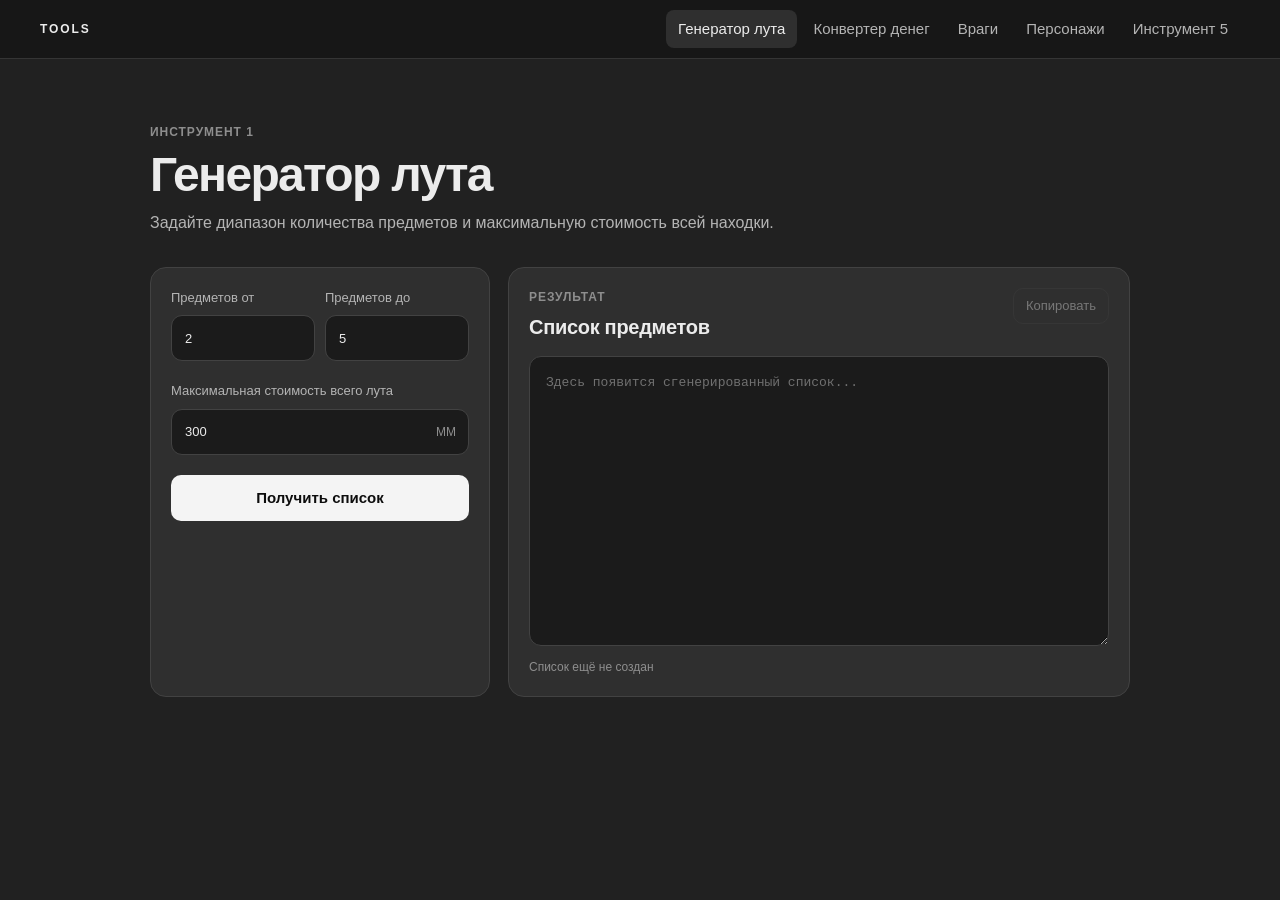
==== index.html @ 062943f0 "v11" ====
<!doctype html>
<html lang="ru">
<head>
  <meta charset="utf-8">
  <meta name="viewport" content="width=device-width, initial-scale=1">
  <meta http-equiv="refresh" content="0; url=tool-1.html">
  <meta name="theme-color" content="#212121">
  <title>Tools</title>
  <link rel="stylesheet" href="styles.css">
</head>
<body class="redirect-page">
  <p>Открыть <a href="tool-1.html">генератор лута</a>.</p>
</body>
</html>
---- styles.css ----
* { box-sizing: border-box; }

:root {
  color-scheme: dark;
  --bg: #212121;
  --header: #171717;
  --surface: #2f2f2f;
  --surface-hover: #383838;
  --surface-deep: #1b1b1b;
  --border: #424242;
  --border-soft: #353535;
  --text: #ececec;
  --muted: #b4b4b4;
  --muted-2: #8e8e8e;
  --button: #f4f4f4;
  --button-text: #0d0d0d;
  --danger: #ff8585;
  --radius: 16px;
}

html { background: var(--bg); }

body {
  margin: 0;
  min-width: 320px;
  min-height: 100vh;
  color: var(--text);
  background: var(--bg);
  font-family: ui-sans-serif, -apple-system, BlinkMacSystemFont, "Segoe UI", Helvetica, Arial, sans-serif;
  font-size: 15px;
  line-height: 1.5;
  -webkit-font-smoothing: antialiased;
}

a { color: inherit; }
button, input, textarea { font: inherit; }
button { -webkit-tap-highlight-color: transparent; }

.site-header {
  position: sticky;
  top: 0;
  z-index: 30;
  width: 100%;
  border-bottom: 1px solid var(--border-soft);
  background: rgba(23, 23, 23, .96);
  backdrop-filter: blur(12px);
  -webkit-backdrop-filter: blur(12px);
}

.header-inner {
  display: flex;
  align-items: center;
  gap: 24px;
  width: min(1240px, 100%);
  min-height: 58px;
  margin: 0 auto;
  padding: 0 20px;
}

.brand {
  flex: 0 0 auto;
  text-decoration: none;
  font-size: 12px;
  font-weight: 700;
  letter-spacing: .16em;
}

.tool-nav {
  display: flex;
  gap: 4px;
  min-width: 0;
  margin-left: auto;
  overflow-x: auto;
  scrollbar-width: none;
}
.tool-nav::-webkit-scrollbar { display: none; }

.nav-link {
  flex: 0 0 auto;
  padding: 8px 12px;
  border-radius: 8px;
  color: var(--muted);
  text-decoration: none;
  white-space: nowrap;
  transition: color 120ms ease, background 120ms ease;
}
.nav-link:hover { color: var(--text); background: var(--surface); }
.nav-link.active { color: var(--text); background: var(--surface); }

.page-shell {
  width: min(980px, calc(100% - 40px));
  margin: 0 auto;
  padding: 64px 0 72px;
}

.page-heading { margin-bottom: 32px; }
.kicker {
  margin: 0 0 8px;
  color: var(--muted-2);
  font-size: 12px;
  font-weight: 600;
  letter-spacing: .08em;
  text-transform: uppercase;
}

h1, h2, p { margin-top: 0; }
h1 {
  margin-bottom: 10px;
  font-size: clamp(32px, 5vw, 48px);
  line-height: 1.08;
  font-weight: 600;
  letter-spacing: -.035em;
}
h2 {
  margin-bottom: 0;
  font-size: 20px;
  line-height: 1.3;
  font-weight: 600;
  letter-spacing: -.015em;
}
.subtitle {
  max-width: 680px;
  margin-bottom: 0;
  color: var(--muted);
  font-size: 16px;
}

.tool-grid {
  display: grid;
  grid-template-columns: minmax(280px, 340px) minmax(0, 1fr);
  gap: 18px;
  align-items: stretch;
}

.settings-panel,
.result-panel {
  border: 1px solid var(--border);
  border-radius: var(--radius);
  background: var(--surface);
}

.settings-panel {
  display: flex;
  flex-direction: column;
  gap: 20px;
  padding: 20px;
}

.field-group.two-fields {
  display: grid;
  grid-template-columns: 1fr 1fr;
  gap: 10px;
}

.field {
  display: flex;
  flex-direction: column;
  gap: 8px;
  color: var(--muted);
  font-size: 13px;
  font-weight: 500;
}

.field input {
  width: 100%;
  height: 46px;
  padding: 0 13px;
  border: 1px solid var(--border);
  border-radius: 11px;
  outline: none;
  color: var(--text);
  background: var(--surface-deep);
  transition: border-color 120ms ease, box-shadow 120ms ease;
}
.field input:focus {
  border-color: #6d6d6d;
  box-shadow: 0 0 0 2px rgba(255,255,255,.06);
}

.input-wrap { position: relative; }
.input-wrap input { padding-right: 60px; }
.suffix {
  position: absolute;
  top: 50%;
  right: 13px;
  transform: translateY(-50%);
  color: var(--muted-2);
  font-size: 12px;
  pointer-events: none;
}

.generate-button,
.copy-button {
  border-radius: 10px;
  cursor: pointer;
  transition: opacity 120ms ease, background 120ms ease, transform 120ms ease;
}
.generate-button:active,
.copy-button:active { transform: scale(.985); }

.generate-button {
  min-height: 46px;
  border: 0;
  padding: 0 16px;
  color: var(--button-text);
  background: var(--button);
  font-weight: 600;
}
.generate-button:hover { opacity: .9; }

.form-error {
  min-height: 18px;
  margin: -8px 0 0;
  color: var(--danger);
  font-size: 12px;
}

.result-panel {
  display: flex;
  min-height: 430px;
  flex-direction: column;
  padding: 20px;
}

.result-topline {
  display: flex;
  align-items: flex-start;
  justify-content: space-between;
  gap: 16px;
  margin-bottom: 16px;
}

.copy-button {
  flex: 0 0 auto;
  min-height: 36px;
  padding: 0 12px;
  border: 1px solid var(--border);
  color: var(--text);
  background: transparent;
  font-size: 13px;
}
.copy-button:hover:not(:disabled) { background: var(--surface-hover); }
.copy-button:disabled { cursor: default; opacity: .38; }

.result-output {
  width: 100%;
  min-height: 290px;
  flex: 1;
  resize: vertical;
  padding: 15px 16px;
  border: 1px solid var(--border);
  border-radius: 12px;
  outline: none;
  color: var(--text);
  background: var(--surface-deep);
  font-family: ui-monospace, SFMono-Regular, Menlo, Monaco, Consolas, "Liberation Mono", monospace;
  font-size: 13px;
  line-height: 1.65;
}
.result-output::placeholder { color: #707070; }
.result-output:focus { border-color: #5c5c5c; }

.result-meta {
  margin-top: 12px;
  color: var(--muted-2);
  font-size: 12px;
}

.empty-page {
  display: grid;
  min-height: calc(100vh - 58px);
  place-items: center;
  padding-top: 40px;
  padding-bottom: 80px;
}
.empty-state { width: min(540px, 100%); text-align: center; }
.empty-number {
  margin-bottom: 12px;
  color: #4a4a4a;
  font-size: clamp(72px, 18vw, 150px);
  line-height: .9;
  font-weight: 600;
  letter-spacing: -.08em;
}
.empty-state .subtitle { margin-left: auto; margin-right: auto; }

.redirect-page {
  display: grid;
  min-height: 100vh;
  place-items: center;
  padding: 24px;
  color: var(--muted);
}
.redirect-page p { margin: 0; }

@media (max-width: 760px) {
  .header-inner {
    display: block;
    min-height: 0;
    padding: 11px 12px 9px;
  }
  .brand { display: inline-block; margin: 1px 4px 8px; }
  .tool-nav { width: 100%; margin-left: 0; }
  .nav-link { padding: 8px 10px; font-size: 14px; }
  .page-shell { width: min(100% - 24px, 980px); padding: 40px 0 48px; }
  .page-heading { margin-bottom: 24px; }
  .tool-grid { grid-template-columns: 1fr; }
  .result-panel { min-height: 390px; }
}

@media (max-width: 430px) {
  .field-group.two-fields { grid-template-columns: 1fr 1fr; }
  .settings-panel, .result-panel { padding: 16px; border-radius: 14px; }
  h1 { font-size: 34px; }
  .subtitle { font-size: 15px; }
  .result-topline { align-items: center; }
}

@media (prefers-reduced-motion: reduce) {
  * { transition: none !important; scroll-behavior: auto !important; }
}

/* Tool 2: money converter */
.converter-shell {
  width: min(760px, calc(100% - 40px));
}

.converter-panel {
  display: flex;
  flex-direction: column;
  gap: 18px;
  padding: 22px;
  border: 1px solid var(--border);
  border-radius: var(--radius);
  background: var(--surface);
}

.conversion-rule {
  margin: 0;
  padding-bottom: 18px;
  border-bottom: 1px solid var(--border-soft);
  color: var(--text);
  font-size: 16px;
  font-weight: 500;
}

.converter-row {
  display: grid;
  grid-template-columns: minmax(190px, 1fr) minmax(180px, 260px);
  align-items: center;
  gap: 18px;
  color: var(--text);
}

.converter-row span {
  color: var(--muted);
  font-size: 14px;
  font-weight: 500;
}

.converter-row input {
  width: 100%;
  height: 46px;
  padding: 0 13px;
  border: 1px solid var(--border);
  border-radius: 11px;
  outline: none;
  color: var(--text);
  background: var(--surface-deep);
  transition: border-color 120ms ease, box-shadow 120ms ease;
}

.converter-row input:focus {
  border-color: #6d6d6d;
  box-shadow: 0 0 0 2px rgba(255,255,255,.06);
}

.converter-button {
  width: 100%;
}

.converter-error {
  margin: -6px 0 0;
}

@media (max-width: 600px) {
  .converter-shell {
    width: min(100% - 24px, 760px);
  }

  .converter-panel {
    padding: 16px;
  }

  .converter-row {
    grid-template-columns: 1fr;
    gap: 8px;
  }
}

/* Tool 3: enemies */
.enemies-shell {
  width: min(1080px, calc(100% - 40px));
}

.enemies-heading {
  display: flex;
  align-items: flex-end;
  justify-content: space-between;
  gap: 24px;
}

.add-enemy-button {
  flex: 0 0 auto;
  min-width: 150px;
}

.enemies-panel {
  overflow: hidden;
  border: 1px solid var(--border);
  border-radius: var(--radius);
  background: var(--surface);
}

.enemy-table-head,
.enemy-row {
  display: grid;
  grid-template-columns: minmax(220px, 1fr) 150px 130px 190px;
  gap: 12px;
  align-items: center;
}

.enemy-table-head {
  padding: 12px 16px;
  border-bottom: 1px solid var(--border-soft);
  color: var(--muted-2);
  font-size: 12px;
  font-weight: 600;
}

.enemy-entry {
  border-bottom: 1px solid var(--border-soft);
}

.enemy-entry:last-child {
  border-bottom: 0;
}

.enemy-row {
  min-height: 66px;
  padding: 10px 16px;
  transition: opacity 120ms ease, background 120ms ease;
}

.enemy-entry.is-dead .enemy-row {
  background: rgba(255, 255, 255, .018);
}

.enemy-cell {
  min-width: 0;
}

.enemy-name,
.enemy-current-hp {
  width: 100%;
  height: 42px;
  padding: 0 12px;
  border: 1px solid var(--border);
  border-radius: 10px;
  outline: none;
  color: var(--text);
  background: var(--surface-deep);
}

.enemy-name:focus,
.enemy-current-hp:focus {
  border-color: #6d6d6d;
  box-shadow: 0 0 0 2px rgba(255,255,255,.06);
}

.enemy-name.is-dead {
  color: var(--muted-2);
  text-decoration: line-through;
  text-decoration-thickness: 1.5px;
}

.enemy-total-cell {
  color: var(--text);
  font-variant-numeric: tabular-nums;
}

.enemy-total-hp {
  display: inline-block;
  min-width: 32px;
}

.enemy-actions {
  display: grid;
  grid-template-columns: 1fr 1fr;
  gap: 7px;
}

.enemy-expand,
.enemy-delete {
  height: 38px;
  padding: 0 9px;
  border: 1px solid var(--border);
  border-radius: 9px;
  color: var(--muted);
  background: transparent;
  cursor: pointer;
  font-size: 12px;
  transition: color 120ms ease, background 120ms ease, border-color 120ms ease;
}

.enemy-expand:hover {
  color: var(--text);
  border-color: #606060;
  background: rgba(255,255,255,.045);
}

.enemy-delete:hover {
  color: var(--danger);
  border-color: rgba(255, 133, 133, .42);
  background: rgba(255, 133, 133, .06);
}

.enemy-details[hidden] {
  display: none;
}

.enemy-details {
  padding: 0 16px 14px;
}

.enemy-details-scroll {
  height: 300px;
  overflow-y: auto;
  padding: 16px 18px;
  border: 1px solid var(--border-soft);
  border-radius: 12px;
  background: var(--surface-deep);
  scrollbar-width: thin;
}

.enemy-details-content {
  max-width: 820px;
}

.enemy-details-content h3 {
  margin: 0 0 8px;
  color: var(--text);
  font-size: 18px;
  font-weight: 600;
}

.enemy-details-content h4 {
  margin: 20px 0 8px;
  color: var(--text);
  font-size: 14px;
  font-weight: 600;
}

.enemy-details-content p,
.enemy-details-content li {
  color: #d8d8d8;
  font-size: 13px;
  line-height: 1.55;
}

.enemy-details-content p {
  margin: 7px 0;
}

.enemy-details-content ul {
  margin: 7px 0 12px;
  padding-left: 20px;
}

.enemy-details-content li {
  margin: 5px 0;
}

.enemy-details-content strong {
  color: var(--text);
}

.enemy-details-content em {
  color: var(--muted);
}

.enemy-details-content code {
  padding: 1px 4px;
  border-radius: 5px;
  color: var(--text);
  background: rgba(255,255,255,.07);
}

.enemy-details-status {
  margin: 0 !important;
  color: var(--muted-2) !important;
}

.enemy-empty {
  padding: 54px 20px;
  text-align: center;
}

.enemy-empty[hidden] {
  display: none;
}

.enemy-empty p {
  margin-bottom: 4px;
  color: var(--text);
  font-weight: 500;
}

.enemy-empty span {
  color: var(--muted-2);
  font-size: 13px;
}

.enemies-error {
  margin: 0;
  padding: 0 16px 14px;
}

.mobile-label {
  display: none;
}

@media (max-width: 760px) {
  .enemies-shell {
    width: min(100% - 24px, 1080px);
  }

  .enemies-heading {
    align-items: stretch;
    flex-direction: column;
    gap: 18px;
  }

  .add-enemy-button {
    width: 100%;
  }

  .enemy-table-head {
    display: none;
  }

  .enemy-row {
    grid-template-columns: 1fr 1fr;
    gap: 12px;
    padding: 16px;
  }

  .enemy-name-cell {
    grid-column: 1 / -1;
  }

  .enemy-actions {
    grid-column: 1 / -1;
  }

  .enemy-expand,
  .enemy-delete {
    width: 100%;
  }

  .enemy-cell {
    display: flex;
    flex-direction: column;
    gap: 6px;
  }

  .mobile-label {
    display: block;
    color: var(--muted-2);
    font-size: 11px;
    font-weight: 600;
  }

  .enemy-total-cell {
    justify-content: center;
    min-height: 42px;
    padding: 0 12px;
    border: 1px solid var(--border-soft);
    border-radius: 10px;
    background: rgba(0,0,0,.08);
  }
}

/* Tool 3: players */
.players-section {
  margin-bottom: 34px;
}

.combat-section-title,
.enemy-section-heading {
  display: flex;
  align-items: center;
  justify-content: space-between;
  gap: 20px;
  margin-bottom: 14px;
}

.players-grid {
  display: grid;
  grid-template-columns: repeat(3, minmax(0, 1fr));
  gap: 12px;
}

.player-card {
  min-width: 0;
  overflow: hidden;
  border: 1px solid var(--border);
  border-radius: 14px;
  background: var(--surface);
  transition: background 120ms ease, opacity 120ms ease;
}

.player-card.is-dead {
  background: rgba(255, 255, 255, .018);
}

.player-name {
  padding: 13px 14px 11px;
  border-bottom: 1px solid var(--border-soft);
  color: var(--text);
  font-size: 15px;
  font-weight: 600;
  white-space: nowrap;
  overflow: hidden;
  text-overflow: ellipsis;
}

.player-name.is-dead {
  color: var(--muted-2);
  text-decoration: line-through;
  text-decoration-thickness: 1.5px;
}

.player-stats {
  display: grid;
  grid-template-columns: repeat(3, minmax(0, 1fr));
}

.player-stat {
  display: flex;
  min-width: 0;
  min-height: 68px;
  flex-direction: column;
  justify-content: center;
  gap: 5px;
  padding: 9px 10px;
  border-right: 1px solid var(--border-soft);
}

.player-stat:last-child {
  border-right: 0;
}

.player-stat > span {
  color: var(--muted-2);
  font-size: 10px;
  font-weight: 600;
  letter-spacing: .045em;
  text-transform: uppercase;
}

.player-current-hp {
  width: 100%;
  height: 31px;
  padding: 0 8px;
  border: 1px solid var(--border);
  border-radius: 8px;
  outline: none;
  color: var(--text);
  background: var(--surface-deep);
  font-weight: 600;
  font-variant-numeric: tabular-nums;
}

.player-current-hp:focus {
  border-color: #6d6d6d;
  box-shadow: 0 0 0 2px rgba(255,255,255,.06);
}

.player-readonly-stat strong {
  color: var(--text);
  font-size: 16px;
  font-weight: 600;
  font-variant-numeric: tabular-nums;
}

.players-error {
  margin: 8px 0 0;
}

.enemy-section-heading {
  margin-top: 0;
}

@media (max-width: 820px) {
  .players-grid {
    grid-template-columns: repeat(2, minmax(0, 1fr));
  }
}

@media (max-width: 520px) {
  .players-grid {
    grid-template-columns: 1fr;
  }

  .enemy-section-heading {
    align-items: stretch;
    flex-direction: column;
  }
}


@media (max-width: 760px) {
  .enemy-details {
    padding: 0 12px 12px;
  }

  .enemy-details-scroll {
    height: 300px;
    padding: 14px;
  }
}
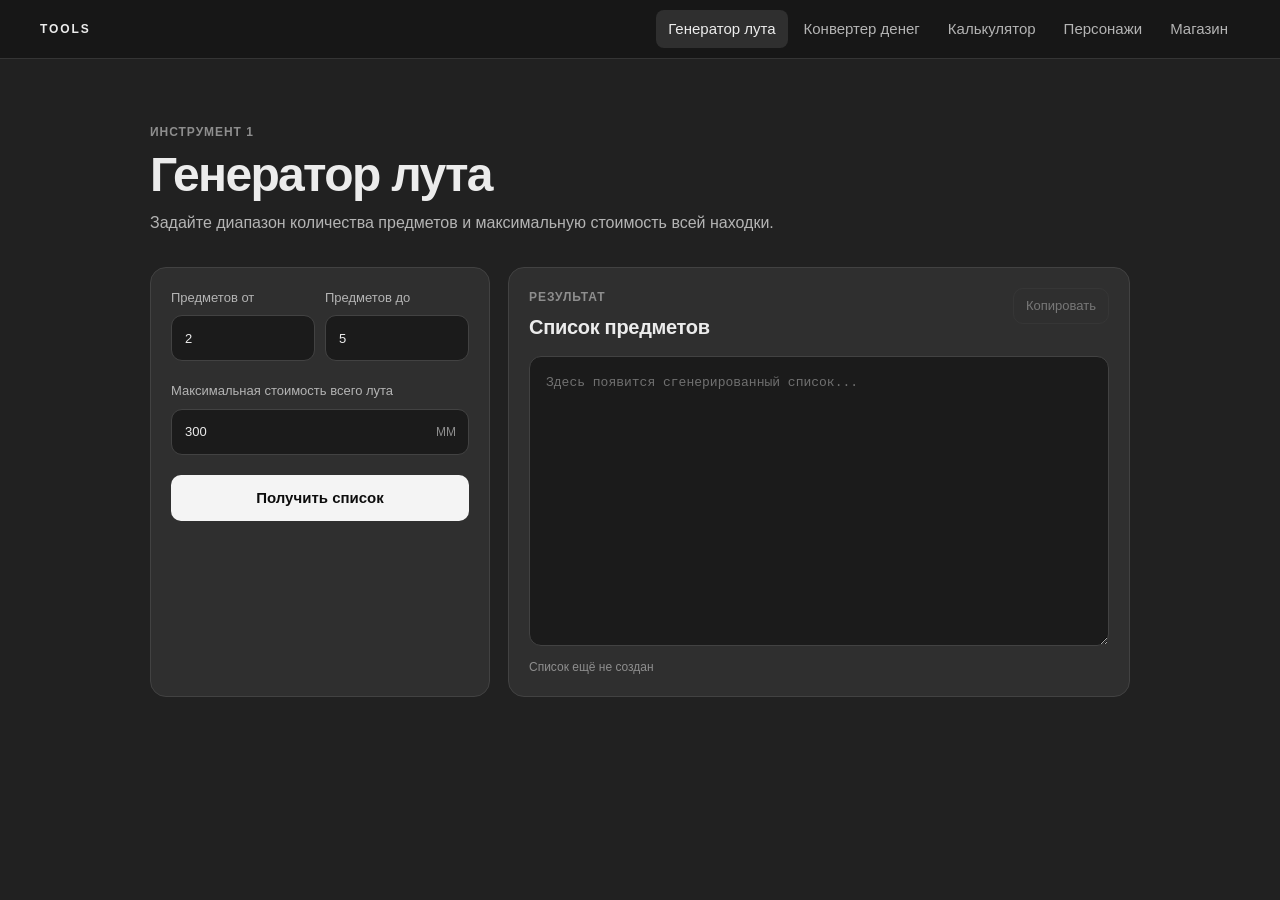
==== commit 72cef473: "reorg struct" ====
--- a/index.html
+++ b/index.html
@@ -3,12 +3,12 @@
 <head>
   <meta charset="utf-8">
   <meta name="viewport" content="width=device-width, initial-scale=1">
-  <meta http-equiv="refresh" content="0; url=tool-1.html">
+  <meta http-equiv="refresh" content="0; url=pages/tool-1.html">
   <meta name="theme-color" content="#212121">
   <title>Tools</title>
-  <link rel="stylesheet" href="styles.css">
+  <link rel="stylesheet" href="assets/css/styles.css">
 </head>
 <body class="redirect-page">
-  <p>Открыть <a href="tool-1.html">генератор лута</a>.</p>
+  <p>Открыть <a href="pages/tool-1.html">генератор лута</a>.</p>
 </body>
 </html>
--- a/assets/css/styles.css
+++ b/assets/css/styles.css
@@ -0,0 +1,1084 @@
+* { box-sizing: border-box; }
+
+:root {
+  color-scheme: dark;
+  --bg: #212121;
+  --header: #171717;
+  --surface: #2f2f2f;
+  --surface-hover: #383838;
+  --surface-deep: #1b1b1b;
+  --border: #424242;
+  --border-soft: #353535;
+  --text: #ececec;
+  --muted: #b4b4b4;
+  --muted-2: #8e8e8e;
+  --button: #f4f4f4;
+  --button-text: #0d0d0d;
+  --danger: #ff8585;
+  --radius: 16px;
+}
+
+html { background: var(--bg); }
+
+body {
+  margin: 0;
+  min-width: 320px;
+  min-height: 100vh;
+  color: var(--text);
+  background: var(--bg);
+  font-family: ui-sans-serif, -apple-system, BlinkMacSystemFont, "Segoe UI", Helvetica, Arial, sans-serif;
+  font-size: 15px;
+  line-height: 1.5;
+  -webkit-font-smoothing: antialiased;
+}
+
+a { color: inherit; }
+button, input, textarea { font: inherit; }
+button { -webkit-tap-highlight-color: transparent; }
+
+.site-header {
+  position: sticky;
+  top: 0;
+  z-index: 30;
+  width: 100%;
+  border-bottom: 1px solid var(--border-soft);
+  background: rgba(23, 23, 23, .96);
+  backdrop-filter: blur(12px);
+  -webkit-backdrop-filter: blur(12px);
+}
+
+.header-inner {
+  display: flex;
+  align-items: center;
+  gap: 24px;
+  width: min(1240px, 100%);
+  min-height: 58px;
+  margin: 0 auto;
+  padding: 0 20px;
+}
+
+.brand {
+  flex: 0 0 auto;
+  text-decoration: none;
+  font-size: 12px;
+  font-weight: 700;
+  letter-spacing: .16em;
+}
+
+.tool-nav {
+  display: flex;
+  gap: 4px;
+  min-width: 0;
+  margin-left: auto;
+  overflow-x: auto;
+  scrollbar-width: none;
+}
+.tool-nav::-webkit-scrollbar { display: none; }
+
+.nav-link {
+  flex: 0 0 auto;
+  padding: 8px 12px;
+  border-radius: 8px;
+  color: var(--muted);
+  text-decoration: none;
+  white-space: nowrap;
+  transition: color 120ms ease, background 120ms ease;
+}
+.nav-link:hover { color: var(--text); background: var(--surface); }
+.nav-link.active { color: var(--text); background: var(--surface); }
+
+.page-shell {
+  width: min(980px, calc(100% - 40px));
+  margin: 0 auto;
+  padding: 64px 0 72px;
+}
+
+.page-heading { margin-bottom: 32px; }
+.kicker {
+  margin: 0 0 8px;
+  color: var(--muted-2);
+  font-size: 12px;
+  font-weight: 600;
+  letter-spacing: .08em;
+  text-transform: uppercase;
+}
+
+h1, h2, p { margin-top: 0; }
+h1 {
+  margin-bottom: 10px;
+  font-size: clamp(32px, 5vw, 48px);
+  line-height: 1.08;
+  font-weight: 600;
+  letter-spacing: -.035em;
+}
+h2 {
+  margin-bottom: 0;
+  font-size: 20px;
+  line-height: 1.3;
+  font-weight: 600;
+  letter-spacing: -.015em;
+}
+.subtitle {
+  max-width: 680px;
+  margin-bottom: 0;
+  color: var(--muted);
+  font-size: 16px;
+}
+
+.tool-grid {
+  display: grid;
+  grid-template-columns: minmax(280px, 340px) minmax(0, 1fr);
+  gap: 18px;
+  align-items: stretch;
+}
+
+.settings-panel,
+.result-panel {
+  border: 1px solid var(--border);
+  border-radius: var(--radius);
+  background: var(--surface);
+}
+
+.settings-panel {
+  display: flex;
+  flex-direction: column;
+  gap: 20px;
+  padding: 20px;
+}
+
+.field-group.two-fields {
+  display: grid;
+  grid-template-columns: 1fr 1fr;
+  gap: 10px;
+}
+
+.field {
+  display: flex;
+  flex-direction: column;
+  gap: 8px;
+  color: var(--muted);
+  font-size: 13px;
+  font-weight: 500;
+}
+
+.field input {
+  width: 100%;
+  height: 46px;
+  padding: 0 13px;
+  border: 1px solid var(--border);
+  border-radius: 11px;
+  outline: none;
+  color: var(--text);
+  background: var(--surface-deep);
+  transition: border-color 120ms ease, box-shadow 120ms ease;
+}
+.field input:focus {
+  border-color: #6d6d6d;
+  box-shadow: 0 0 0 2px rgba(255,255,255,.06);
+}
+
+.input-wrap { position: relative; }
+.input-wrap input { padding-right: 60px; }
+.suffix {
+  position: absolute;
+  top: 50%;
+  right: 13px;
+  transform: translateY(-50%);
+  color: var(--muted-2);
+  font-size: 12px;
+  pointer-events: none;
+}
+
+.generate-button,
+.copy-button {
+  border-radius: 10px;
+  cursor: pointer;
+  transition: opacity 120ms ease, background 120ms ease, transform 120ms ease;
+}
+.generate-button:active,
+.copy-button:active { transform: scale(.985); }
+
+.generate-button {
+  min-height: 46px;
+  border: 0;
+  padding: 0 16px;
+  color: var(--button-text);
+  background: var(--button);
+  font-weight: 600;
+}
+.generate-button:hover { opacity: .9; }
+
+.form-error {
+  min-height: 18px;
+  margin: -8px 0 0;
+  color: var(--danger);
+  font-size: 12px;
+}
+
+.result-panel {
+  display: flex;
+  min-height: 430px;
+  flex-direction: column;
+  padding: 20px;
+}
+
+.result-topline {
+  display: flex;
+  align-items: flex-start;
+  justify-content: space-between;
+  gap: 16px;
+  margin-bottom: 16px;
+}
+
+.copy-button {
+  flex: 0 0 auto;
+  min-height: 36px;
+  padding: 0 12px;
+  border: 1px solid var(--border);
+  color: var(--text);
+  background: transparent;
+  font-size: 13px;
+}
+.copy-button:hover:not(:disabled) { background: var(--surface-hover); }
+.copy-button:disabled { cursor: default; opacity: .38; }
+
+.result-output {
+  width: 100%;
+  min-height: 290px;
+  flex: 1;
+  resize: vertical;
+  padding: 15px 16px;
+  border: 1px solid var(--border);
+  border-radius: 12px;
+  outline: none;
+  color: var(--text);
+  background: var(--surface-deep);
+  font-family: ui-monospace, SFMono-Regular, Menlo, Monaco, Consolas, "Liberation Mono", monospace;
+  font-size: 13px;
+  line-height: 1.65;
+}
+.result-output::placeholder { color: #707070; }
+.result-output:focus { border-color: #5c5c5c; }
+
+.result-meta {
+  margin-top: 12px;
+  color: var(--muted-2);
+  font-size: 12px;
+}
+
+.empty-page {
+  display: grid;
+  min-height: calc(100vh - 58px);
+  place-items: center;
+  padding-top: 40px;
+  padding-bottom: 80px;
+}
+.empty-state { width: min(540px, 100%); text-align: center; }
+.empty-number {
+  margin-bottom: 12px;
+  color: #4a4a4a;
+  font-size: clamp(72px, 18vw, 150px);
+  line-height: .9;
+  font-weight: 600;
+  letter-spacing: -.08em;
+}
+.empty-state .subtitle { margin-left: auto; margin-right: auto; }
+
+.redirect-page {
+  display: grid;
+  min-height: 100vh;
+  place-items: center;
+  padding: 24px;
+  color: var(--muted);
+}
+.redirect-page p { margin: 0; }
+
+@media (max-width: 760px) {
+  .header-inner {
+    display: block;
+    min-height: 0;
+    padding: 11px 12px 9px;
+  }
+  .brand { display: inline-block; margin: 1px 4px 8px; }
+  .tool-nav { width: 100%; margin-left: 0; }
+  .nav-link { padding: 8px 10px; font-size: 14px; }
+  .page-shell { width: min(100% - 24px, 980px); padding: 40px 0 48px; }
+  .page-heading { margin-bottom: 24px; }
+  .tool-grid { grid-template-columns: 1fr; }
+  .result-panel { min-height: 390px; }
+}
+
+@media (max-width: 430px) {
+  .field-group.two-fields { grid-template-columns: 1fr 1fr; }
+  .settings-panel, .result-panel { padding: 16px; border-radius: 14px; }
+  h1 { font-size: 34px; }
+  .subtitle { font-size: 15px; }
+  .result-topline { align-items: center; }
+}
+
+@media (prefers-reduced-motion: reduce) {
+  * { transition: none !important; scroll-behavior: auto !important; }
+}
+
+/* Tool 2: money converter */
+.converter-shell {
+  width: min(760px, calc(100% - 40px));
+}
+
+.converter-panel {
+  display: flex;
+  flex-direction: column;
+  gap: 18px;
+  padding: 22px;
+  border: 1px solid var(--border);
+  border-radius: var(--radius);
+  background: var(--surface);
+}
+
+.conversion-rule {
+  margin: 0;
+  padding-bottom: 18px;
+  border-bottom: 1px solid var(--border-soft);
+  color: var(--text);
+  font-size: 16px;
+  font-weight: 500;
+}
+
+.converter-row {
+  display: grid;
+  grid-template-columns: minmax(190px, 1fr) minmax(180px, 260px);
+  align-items: center;
+  gap: 18px;
+  color: var(--text);
+}
+
+.converter-row span {
+  color: var(--muted);
+  font-size: 14px;
+  font-weight: 500;
+}
+
+.converter-row input {
+  width: 100%;
+  height: 46px;
+  padding: 0 13px;
+  border: 1px solid var(--border);
+  border-radius: 11px;
+  outline: none;
+  color: var(--text);
+  background: var(--surface-deep);
+  transition: border-color 120ms ease, box-shadow 120ms ease;
+}
+
+.converter-row input:focus {
+  border-color: #6d6d6d;
+  box-shadow: 0 0 0 2px rgba(255,255,255,.06);
+}
+
+.converter-button {
+  width: 100%;
+}
+
+.converter-error {
+  margin: -6px 0 0;
+}
+
+@media (max-width: 600px) {
+  .converter-shell {
+    width: min(100% - 24px, 760px);
+  }
+
+  .converter-panel {
+    padding: 16px;
+  }
+
+  .converter-row {
+    grid-template-columns: 1fr;
+    gap: 8px;
+  }
+}
+
+/* Tool 3: enemies */
+.enemies-shell {
+  width: min(1080px, calc(100% - 40px));
+}
+
+.enemies-heading {
+  display: flex;
+  align-items: flex-end;
+  justify-content: space-between;
+  gap: 24px;
+}
+
+.add-enemy-button {
+  flex: 0 0 auto;
+  min-width: 150px;
+}
+
+.enemies-panel {
+  overflow: hidden;
+  border: 1px solid var(--border);
+  border-radius: var(--radius);
+  background: var(--surface);
+}
+
+.enemy-table-head,
+.enemy-row {
+  display: grid;
+  grid-template-columns: minmax(220px, 1fr) 150px 130px 190px;
+  gap: 12px;
+  align-items: center;
+}
+
+.enemy-table-head {
+  padding: 12px 16px;
+  border-bottom: 1px solid var(--border-soft);
+  color: var(--muted-2);
+  font-size: 12px;
+  font-weight: 600;
+}
+
+.enemy-entry {
+  border-bottom: 1px solid var(--border-soft);
+}
+
+.enemy-entry:last-child {
+  border-bottom: 0;
+}
+
+.enemy-row {
+  min-height: 66px;
+  padding: 10px 16px;
+  transition: opacity 120ms ease, background 120ms ease;
+}
+
+.enemy-entry.is-dead .enemy-row {
+  background: rgba(255, 255, 255, .018);
+}
+
+.enemy-cell {
+  min-width: 0;
+}
+
+.enemy-name,
+.enemy-current-hp {
+  width: 100%;
+  height: 42px;
+  padding: 0 12px;
+  border: 1px solid var(--border);
+  border-radius: 10px;
+  outline: none;
+  color: var(--text);
+  background: var(--surface-deep);
+}
+
+.enemy-name:focus,
+.enemy-current-hp:focus {
+  border-color: #6d6d6d;
+  box-shadow: 0 0 0 2px rgba(255,255,255,.06);
+}
+
+.enemy-name.is-dead {
+  color: var(--muted-2);
+  text-decoration: line-through;
+  text-decoration-thickness: 1.5px;
+}
+
+.enemy-total-cell {
+  color: var(--text);
+  font-variant-numeric: tabular-nums;
+}
+
+.enemy-total-hp {
+  display: inline-block;
+  min-width: 32px;
+}
+
+.enemy-actions {
+  display: grid;
+  grid-template-columns: 1fr 1fr;
+  gap: 7px;
+}
+
+.enemy-expand,
+.enemy-delete {
+  height: 38px;
+  padding: 0 9px;
+  border: 1px solid var(--border);
+  border-radius: 9px;
+  color: var(--muted);
+  background: transparent;
+  cursor: pointer;
+  font-size: 12px;
+  transition: color 120ms ease, background 120ms ease, border-color 120ms ease;
+}
+
+.enemy-expand:hover {
+  color: var(--text);
+  border-color: #606060;
+  background: rgba(255,255,255,.045);
+}
+
+.enemy-delete:hover {
+  color: var(--danger);
+  border-color: rgba(255, 133, 133, .42);
+  background: rgba(255, 133, 133, .06);
+}
+
+.enemy-details[hidden] {
+  display: none;
+}
+
+.enemy-details {
+  padding: 0 16px 14px;
+}
+
+.enemy-details-scroll {
+  height: 300px;
+  overflow-y: auto;
+  padding: 16px 18px;
+  border: 1px solid var(--border-soft);
+  border-radius: 12px;
+  background: var(--surface-deep);
+  scrollbar-width: thin;
+}
+
+.enemy-details-content {
+  max-width: 820px;
+}
+
+.enemy-details-content h3 {
+  margin: 0 0 8px;
+  color: var(--text);
+  font-size: 18px;
+  font-weight: 600;
+}
+
+.enemy-details-content h4 {
+  margin: 20px 0 8px;
+  color: var(--text);
+  font-size: 14px;
+  font-weight: 600;
+}
+
+.enemy-details-content p,
+.enemy-details-content li {
+  color: #d8d8d8;
+  font-size: 13px;
+  line-height: 1.55;
+}
+
+.enemy-details-content p {
+  margin: 7px 0;
+}
+
+.enemy-details-content ul {
+  margin: 7px 0 12px;
+  padding-left: 20px;
+}
+
+.enemy-details-content li {
+  margin: 5px 0;
+}
+
+.enemy-details-content strong {
+  color: var(--text);
+}
+
+.enemy-details-content em {
+  color: var(--muted);
+}
+
+.enemy-details-content code {
+  padding: 1px 4px;
+  border-radius: 5px;
+  color: var(--text);
+  background: rgba(255,255,255,.07);
+}
+
+.enemy-details-status {
+  margin: 0 !important;
+  color: var(--muted-2) !important;
+}
+
+.enemy-empty {
+  padding: 54px 20px;
+  text-align: center;
+}
+
+.enemy-empty[hidden] {
+  display: none;
+}
+
+.enemy-empty p {
+  margin-bottom: 4px;
+  color: var(--text);
+  font-weight: 500;
+}
+
+.enemy-empty span {
+  color: var(--muted-2);
+  font-size: 13px;
+}
+
+.enemies-error {
+  margin: 0;
+  padding: 0 16px 14px;
+}
+
+.mobile-label {
+  display: none;
+}
+
+@media (max-width: 760px) {
+  .enemies-shell {
+    width: min(100% - 24px, 1080px);
+  }
+
+  .enemies-heading {
+    align-items: stretch;
+    flex-direction: column;
+    gap: 18px;
+  }
+
+  .add-enemy-button {
+    width: 100%;
+  }
+
+  .enemy-table-head {
+    display: none;
+  }
+
+  .enemy-row {
+    grid-template-columns: 1fr 1fr;
+    gap: 12px;
+    padding: 16px;
+  }
+
+  .enemy-name-cell {
+    grid-column: 1 / -1;
+  }
+
+  .enemy-actions {
+    grid-column: 1 / -1;
+  }
+
+  .enemy-expand,
+  .enemy-delete {
+    width: 100%;
+  }
+
+  .enemy-cell {
+    display: flex;
+    flex-direction: column;
+    gap: 6px;
+  }
+
+  .mobile-label {
+    display: block;
+    color: var(--muted-2);
+    font-size: 11px;
+    font-weight: 600;
+  }
+
+  .enemy-total-cell {
+    justify-content: center;
+    min-height: 42px;
+    padding: 0 12px;
+    border: 1px solid var(--border-soft);
+    border-radius: 10px;
+    background: rgba(0,0,0,.08);
+  }
+}
+
+/* Tool 3: players */
+.players-section {
+  margin-bottom: 34px;
+}
+
+.combat-section-title,
+.enemy-section-heading {
+  display: flex;
+  align-items: center;
+  justify-content: space-between;
+  gap: 20px;
+  margin-bottom: 14px;
+}
+
+.players-grid {
+  display: grid;
+  grid-template-columns: repeat(3, minmax(0, 1fr));
+  gap: 12px;
+}
+
+.player-card {
+  min-width: 0;
+  overflow: hidden;
+  border: 1px solid var(--border);
+  border-radius: 14px;
+  background: var(--surface);
+  transition: background 120ms ease, opacity 120ms ease;
+}
+
+.player-card.is-dead {
+  background: rgba(255, 255, 255, .018);
+}
+
+.player-name {
+  padding: 13px 14px 11px;
+  border-bottom: 1px solid var(--border-soft);
+  color: var(--text);
+  font-size: 15px;
+  font-weight: 600;
+  white-space: nowrap;
+  overflow: hidden;
+  text-overflow: ellipsis;
+}
+
+.player-name.is-dead {
+  color: var(--muted-2);
+  text-decoration: line-through;
+  text-decoration-thickness: 1.5px;
+}
+
+.player-stats {
+  display: grid;
+  grid-template-columns: repeat(3, minmax(0, 1fr));
+}
+
+.player-stat {
+  display: flex;
+  min-width: 0;
+  min-height: 68px;
+  flex-direction: column;
+  justify-content: center;
+  gap: 5px;
+  padding: 9px 10px;
+  border-right: 1px solid var(--border-soft);
+}
+
+.player-stat:last-child {
+  border-right: 0;
+}
+
+.player-stat > span {
+  color: var(--muted-2);
+  font-size: 10px;
+  font-weight: 600;
+  letter-spacing: .045em;
+  text-transform: uppercase;
+}
+
+.player-current-hp {
+  width: 100%;
+  height: 31px;
+  padding: 0 8px;
+  border: 1px solid var(--border);
+  border-radius: 8px;
+  outline: none;
+  color: var(--text);
+  background: var(--surface-deep);
+  font-weight: 600;
+  font-variant-numeric: tabular-nums;
+}
+
+.player-current-hp:focus {
+  border-color: #6d6d6d;
+  box-shadow: 0 0 0 2px rgba(255,255,255,.06);
+}
+
+.player-readonly-stat strong {
+  color: var(--text);
+  font-size: 16px;
+  font-weight: 600;
+  font-variant-numeric: tabular-nums;
+}
+
+.players-error {
+  margin: 8px 0 0;
+}
+
+.enemy-section-heading {
+  margin-top: 0;
+}
+
+@media (max-width: 820px) {
+  .players-grid {
+    grid-template-columns: repeat(2, minmax(0, 1fr));
+  }
+}
+
+@media (max-width: 520px) {
+  .players-grid {
+    grid-template-columns: 1fr;
+  }
+
+  .enemy-section-heading {
+    align-items: stretch;
+    flex-direction: column;
+  }
+}
+
+
+@media (max-width: 760px) {
+  .enemy-details {
+    padding: 0 12px 12px;
+  }
+
+  .enemy-details-scroll {
+    height: 300px;
+    padding: 14px;
+  }
+}
+
+
+/* Tool 5: shop */
+.shop-shell {
+  width: min(100% - 40px, 1240px);
+}
+
+.shop-heading {
+  margin-bottom: 22px;
+}
+
+.shop-controls {
+  display: grid;
+  grid-template-columns: minmax(260px, 1fr) auto;
+  align-items: end;
+  gap: 12px;
+  margin-bottom: 14px;
+  padding: 16px;
+  border: 1px solid var(--border);
+  border-radius: var(--radius);
+  background: var(--surface);
+}
+
+.shop-category-field {
+  margin: 0;
+}
+
+.shop-select {
+  width: 100%;
+  height: 44px;
+  padding: 0 38px 0 12px;
+  border: 1px solid var(--border);
+  border-radius: 10px;
+  outline: none;
+  color: var(--text);
+  background: var(--surface-deep);
+  font: inherit;
+  cursor: pointer;
+}
+
+.shop-select:focus {
+  border-color: #6d6d6d;
+  box-shadow: 0 0 0 2px rgba(255,255,255,.06);
+}
+
+.shop-refresh {
+  width: auto;
+  min-width: 178px;
+  height: 44px;
+  margin: 0;
+  white-space: nowrap;
+}
+
+.shop-summary {
+  min-height: 22px;
+  margin: 0 0 12px;
+  color: var(--muted);
+  font-size: 13px;
+}
+
+.shop-error {
+  margin: 0 0 12px;
+}
+
+.shop-list {
+  display: grid;
+  grid-template-columns: repeat(2, minmax(0, 1fr));
+  gap: 10px;
+}
+
+.shop-item {
+  display: grid;
+  grid-template-columns: minmax(0, 1fr) auto;
+  gap: 14px;
+  min-width: 0;
+  padding: 14px 15px;
+  border: 1px solid var(--border);
+  border-radius: 12px;
+  background: var(--surface);
+}
+
+.shop-item-main {
+  min-width: 0;
+}
+
+.shop-item-name {
+  margin: 0 0 5px;
+  color: var(--text);
+  font-size: 14px;
+  font-weight: 600;
+  line-height: 1.3;
+}
+
+.shop-item-description {
+  display: -webkit-box;
+  margin: 0;
+  overflow: hidden;
+  color: var(--muted);
+  font-size: 12px;
+  line-height: 1.45;
+  -webkit-box-orient: vertical;
+  -webkit-line-clamp: 3;
+}
+
+.shop-item-price-wrap {
+  display: flex;
+  min-width: 116px;
+  flex-direction: column;
+  align-items: flex-end;
+  justify-content: center;
+  gap: 4px;
+  padding-left: 12px;
+  border-left: 1px solid var(--border-soft);
+  text-align: right;
+}
+
+.shop-item-price-wrap span {
+  color: var(--muted-2);
+  font-size: 9px;
+  font-weight: 600;
+  letter-spacing: .045em;
+  text-transform: uppercase;
+}
+
+.shop-item-price {
+  color: var(--text);
+  font-size: 14px;
+  font-weight: 600;
+  font-variant-numeric: tabular-nums;
+  white-space: nowrap;
+}
+
+@media (max-width: 760px) {
+  .shop-shell {
+    width: min(100% - 24px, 1240px);
+  }
+
+  .shop-controls {
+    grid-template-columns: 1fr;
+  }
+
+  .shop-refresh {
+    width: 100%;
+  }
+
+  .shop-list {
+    grid-template-columns: 1fr;
+  }
+}
+
+@media (max-width: 420px) {
+  .shop-item {
+    grid-template-columns: 1fr;
+  }
+
+  .shop-item-price-wrap {
+    min-width: 0;
+    align-items: flex-start;
+    padding: 10px 0 0;
+    border-top: 1px solid var(--border-soft);
+    border-left: 0;
+    text-align: left;
+  }
+}
+
+/* BEGIN enemy icon actions */
+.enemy-actions {
+  display: flex;
+  align-items: center;
+  justify-content: flex-end;
+  gap: 7px;
+}
+
+.enemy-icon-button,
+.enemy-expand.enemy-icon-button,
+.enemy-delete.enemy-icon-button {
+  display: inline-flex;
+  width: 38px;
+  height: 38px;
+  flex: 0 0 38px;
+  align-items: center;
+  justify-content: center;
+  padding: 0;
+  border: 1px solid var(--border);
+  border-radius: 9px;
+  color: var(--muted);
+  background: transparent;
+  cursor: pointer;
+  transition:
+    color 120ms ease,
+    background 120ms ease,
+    border-color 120ms ease,
+    transform 120ms ease;
+}
+
+.enemy-icon-button:hover,
+.enemy-expand.enemy-icon-button:hover {
+  color: var(--text);
+  border-color: #606060;
+  background: rgba(255,255,255,.045);
+}
+
+.enemy-icon-button:active {
+  transform: scale(.94);
+}
+
+.enemy-delete.enemy-delete-icon-button {
+  color: #ff7272;
+  border-color: rgba(255, 114, 114, .28);
+}
+
+.enemy-delete.enemy-delete-icon-button:hover {
+  color: #ff8b8b;
+  border-color: rgba(255, 114, 114, .55);
+  background: rgba(255, 90, 90, .08);
+}
+
+.enemy-action-icon {
+  width: 18px;
+  height: 18px;
+  fill: none;
+  stroke: currentColor;
+  stroke-width: 2;
+  stroke-linecap: round;
+  stroke-linejoin: round;
+  pointer-events: none;
+}
+
+.enemy-expand-icon {
+  transition: transform 140ms ease;
+}
+
+.enemy-expand[aria-expanded="true"] .enemy-expand-icon {
+  transform: rotate(180deg);
+}
+
+@media (max-width: 760px) {
+  .enemy-actions {
+    display: flex;
+    grid-column: 1 / -1;
+    justify-content: flex-end;
+  }
+
+  .enemy-expand.enemy-icon-button,
+  .enemy-delete.enemy-icon-button,
+  .enemy-duplicate.enemy-icon-button {
+    width: 42px;
+    height: 42px;
+    flex-basis: 42px;
+  }
+}
+/* END enemy icon actions */
